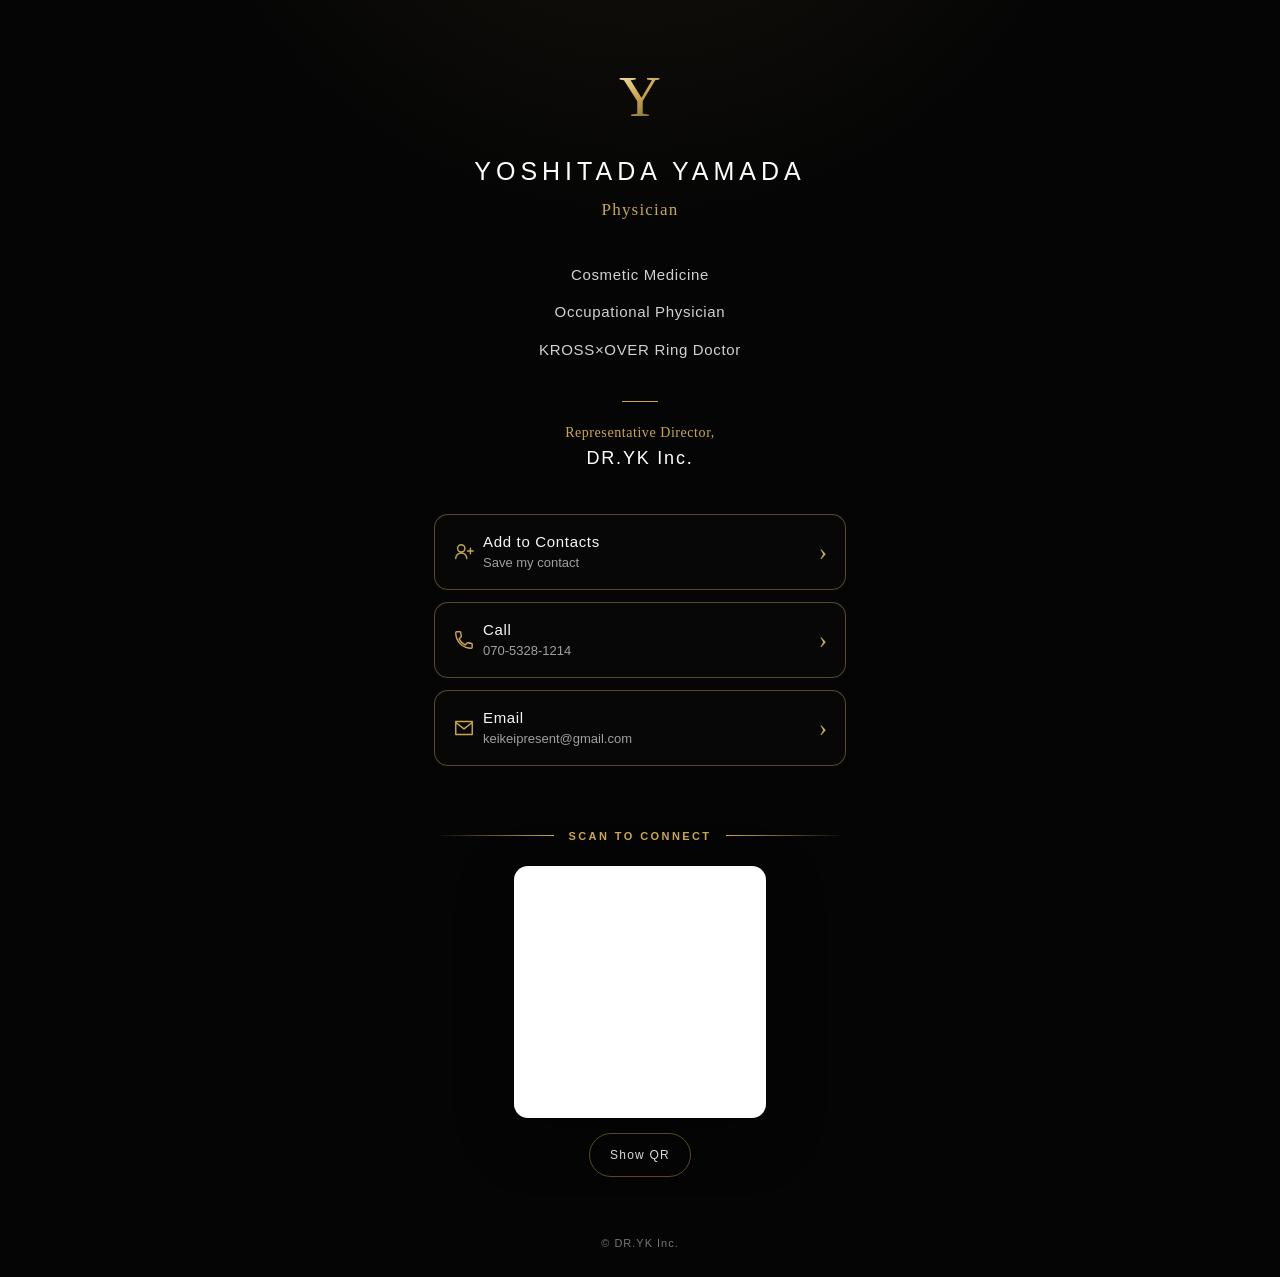
==== index.html @ 061c7654 "Publish digital business card" ====
<!doctype html>
<html lang="en">
<head>
  <meta charset="utf-8">
  <meta name="viewport" content="width=device-width, initial-scale=1, viewport-fit=cover">
  <title>YOSHITADA YAMADA | Physician</title>
  <meta name="description" content="Digital Business Card — YOSHITADA YAMADA, Physician, Cosmetic Medicine, Occupational Physician, KROSS×OVER Ring Doctor, Representative Director, DR.YK Inc.">
  <meta name="theme-color" content="#050505">
  <meta property="og:type" content="website">
  <meta property="og:title" content="YOSHITADA YAMADA | Physician">
  <meta property="og:description" content="Digital Business Card — YOSHITADA YAMADA, Physician, DR.YK Inc.">
  <link rel="icon" href="assets/favicon.svg" type="image/svg+xml">
  <link rel="stylesheet" href="style.css">
  <script src="config.js" defer></script>
  <script src="assets/qrcode.js" defer></script>
  <script src="script.js" defer></script>
</head>
<body>
  <main class="card-shell" data-page="card">
    <header class="identity reveal">
      <div class="monogram" aria-label="Y monogram">Y</div>
      <h1 data-config="name">YOSHITADA YAMADA</h1>
      <p class="title" data-config="title">Physician</p>
    </header>
    <section class="fields reveal" data-fields aria-label="Professional fields">
      <p>Cosmetic Medicine</p><p>Occupational Physician</p><p>KROSS×OVER Ring Doctor</p>
    </section>
    <section class="company reveal" aria-label="Company">
      <span class="gold-rule" aria-hidden="true"></span>
      <p class="company-role" data-config="companyRole">Representative Director,</p>
      <p class="company-name" data-config="company">DR.YK Inc.</p>
    </section>
    <nav class="actions reveal" aria-label="Contact actions">
      <a class="action" data-vcard href="contact.vcf" aria-label="Add YOSHITADA YAMADA to contacts">
        <svg viewBox="0 0 24 24" aria-hidden="true"><path d="M15 19a6 6 0 0 0-12 0M9 12a4 4 0 1 0 0-8 4 4 0 0 0 0 8M19 8v6M16 11h6"/></svg>
        <span><strong>Add to Contacts</strong><small>Save my contact</small></span><span class="arrow" aria-hidden="true">›</span>
      </a>
      <a class="action" data-link="phone" href="tel:07053281214" aria-label="Call 070-5328-1214">
        <svg viewBox="0 0 24 24" aria-hidden="true"><path d="M6.6 10.8a15.5 15.5 0 0 0 6.6 6.6l2.2-2.2a1 1 0 0 1 1-.24c1.1.36 2.28.54 3.5.54a1 1 0 0 1 1 1V20a1 1 0 0 1-1 1C10.57 21 3 13.43 3 4a1 1 0 0 1 1-1h3.5a1 1 0 0 1 1 1c0 1.23.18 2.4.54 3.5a1 1 0 0 1-.25 1.02L6.6 10.8Z"/></svg>
        <span><strong>Call</strong><small data-config="phone">070-5328-1214</small></span><span class="arrow" aria-hidden="true">›</span>
      </a>
      <a class="action" data-link="email" href="mailto:keikeipresent@gmail.com" aria-label="Email keikeipresent@gmail.com">
        <svg viewBox="0 0 24 24" aria-hidden="true"><path d="M3 5h18v14H3zM3 6l9 7 9-7"/></svg>
        <span><strong>Email</strong><small data-config="email">keikeipresent@gmail.com</small></span><span class="arrow" aria-hidden="true">›</span>
      </a>
    </nav>
    <section class="qr-section reveal" aria-labelledby="scan-heading">
      <div class="section-label"><span></span><h2 id="scan-heading">SCAN TO CONNECT</h2><span></span></div>
      <div class="qr-card"><div class="qr-code" data-qr></div></div>
      <a class="show-qr" href="qr.html" aria-label="Show QR code full screen">Show QR</a>
    </section>
    <footer>© <span data-config="company">DR.YK Inc.</span></footer>
  </main>
  <noscript><p class="noscript">JavaScript is required to display the QR code.</p></noscript>
</body>
</html>
---- style.css ----
:root{color-scheme:dark;--black:#050505;--white:#f5f5f5;--muted:#a0a0a0;--gold:#c9a84c;--line:rgba(201,168,76,.42)}
*{box-sizing:border-box}html{background:var(--black)}body{margin:0;min-width:320px;min-height:100vh;background:radial-gradient(circle at 50% -20%,#18150d 0,var(--black) 30rem);color:var(--white);font-family:-apple-system,BlinkMacSystemFont,"Segoe UI","Helvetica Neue",Arial,sans-serif;-webkit-font-smoothing:antialiased}a{color:inherit}
.card-shell,.qr-shell{width:min(100%,460px);min-height:100vh;margin:0 auto;padding:max(48px,env(safe-area-inset-top)) 24px max(28px,env(safe-area-inset-bottom))}.identity{text-align:center}.monogram{display:inline-block;margin-bottom:28px;background:linear-gradient(145deg,#f0dc9e 10%,var(--gold) 48%,#7e6628 88%);background-clip:text;color:transparent;font-family:Georgia,"Times New Roman",serif;font-size:58px;font-weight:400;line-height:1}
h1{margin:0;color:#fff;font-size:clamp(20px,5.6vw,25px);font-weight:500;letter-spacing:.2em;line-height:1.4}.title{margin:11px 0 0;color:var(--gold);font-family:Georgia,"Times New Roman",serif;font-size:17px;letter-spacing:.07em}
.fields{margin-top:43px;text-align:center}.fields p{margin:0 0 14px;color:#d1d1d1;font-size:15px;letter-spacing:.045em;line-height:1.55}.fields p:last-child{margin-bottom:0}.company{margin-top:40px;text-align:center}.gold-rule{display:block;width:36px;height:1px;margin:0 auto 23px;background:var(--gold)}.company-role{margin:0;color:var(--gold);font-family:Georgia,"Times New Roman",serif;font-size:14px;letter-spacing:.04em}.company-name{margin:7px 0 0;color:#fff;font-size:18px;font-weight:500;letter-spacing:.1em}
.actions{display:grid;gap:12px;margin-top:45px}.action{display:grid;grid-template-columns:30px 1fr auto;align-items:center;min-height:76px;padding:13px 18px;border:1px solid var(--line);border-radius:14px;background:rgba(8,8,8,.78);text-decoration:none;transition:background-color .18s ease,border-color .18s ease,transform .18s ease}.action:hover,.action:focus-visible{border-color:var(--gold);background:#11100d}.action:active{transform:translateY(1px);background:#17140d}.action:focus-visible,.show-qr:focus-visible{outline:2px solid #e4c86f;outline-offset:3px}.action svg{width:22px;height:22px;fill:none;stroke:var(--gold);stroke-width:1.55;stroke-linecap:round;stroke-linejoin:round}.action strong,.action small{display:block}.action strong{color:#f7f7f7;font-size:15px;font-weight:500;letter-spacing:.045em}.action small{overflow-wrap:anywhere;margin-top:5px;color:var(--muted);font-size:13px;line-height:1.25}.arrow{color:var(--gold);font-family:Georgia,serif;font-size:25px;font-weight:300}
.qr-section{margin-top:64px;text-align:center}.section-label{display:grid;grid-template-columns:1fr auto 1fr;align-items:center;gap:14px;margin-bottom:24px}.section-label span{height:1px;background:linear-gradient(90deg,transparent,var(--gold))}.section-label span:last-child{background:linear-gradient(90deg,var(--gold),transparent)}.section-label h2{margin:0;color:var(--gold);font-size:11px;font-weight:600;letter-spacing:.22em;white-space:nowrap}.qr-card{width:min(66vw,252px);margin:0 auto;padding:16px;border-radius:14px;background:#fff;box-shadow:0 18px 55px rgba(0,0,0,.34)}.qr-code{width:100%;aspect-ratio:1;background:#fff}.qr-code canvas{display:block;width:100%;height:100%;image-rendering:pixelated}.show-qr{display:inline-flex;align-items:center;justify-content:center;min-height:44px;margin-top:15px;padding:0 20px;border:1px solid var(--line);border-radius:999px;color:#d9d9d9;font-size:12px;letter-spacing:.1em;text-decoration:none}footer{margin-top:60px;color:#777;font-size:11px;letter-spacing:.09em;text-align:center}.noscript{padding:16px;color:#fff;text-align:center}
.qr-page{overflow:auto}.qr-shell{display:flex;flex-direction:column;justify-content:center;padding-top:max(30px,env(safe-area-inset-top));padding-bottom:max(30px,env(safe-area-inset-bottom))}.qr-shell .monogram{margin-bottom:18px;font-size:48px}.qr-shell h1{font-size:clamp(18px,5vw,23px)}.qr-shell .title{margin-top:7px}.qr-hero{margin-top:38px;text-align:center}.qr-card-large{width:min(72vw,330px);padding:clamp(15px,4vw,21px)}.qr-hero .section-label{margin:25px 0 0}
.reveal{animation:reveal .65s cubic-bezier(.22,.7,.35,1) both}.fields.reveal{animation-delay:.08s}.company.reveal{animation-delay:.14s}.actions.reveal,.qr-hero.reveal{animation-delay:.2s}.qr-section.reveal{animation-delay:.26s}@keyframes reveal{from{opacity:0;transform:translateY(8px)}to{opacity:1;transform:translateY(0)}}
@media(prefers-reduced-motion:reduce){*,*::before,*::after{scroll-behavior:auto!important;animation-duration:.01ms!important;animation-iteration-count:1!important;transition-duration:.01ms!important}}@media(max-width:360px){.card-shell{padding-inline:18px}h1{letter-spacing:.14em}.action{padding-inline:15px}}@media(min-width:700px){.card-shell{padding-top:68px}}
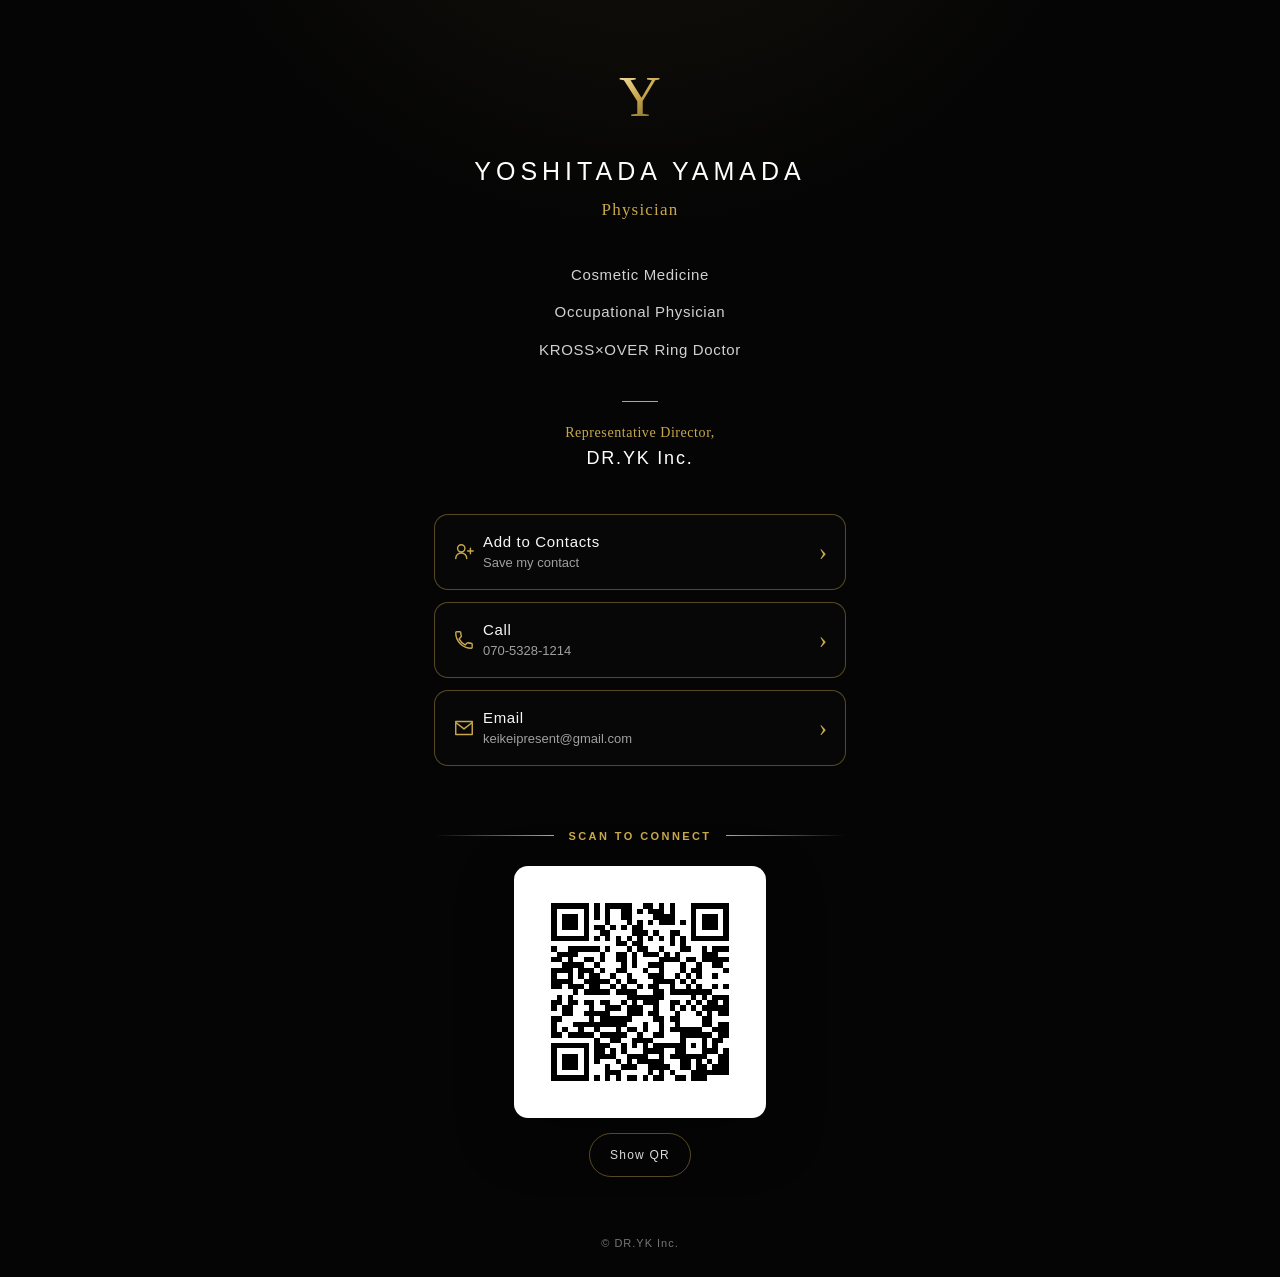
==== commit 9c25bb4b: "Refresh live URL configuration" ====
--- a/index.html
+++ b/index.html
@@ -11,7 +11,7 @@
   <meta property="og:description" content="Digital Business Card — YOSHITADA YAMADA, Physician, DR.YK Inc.">
   <link rel="icon" href="assets/favicon.svg" type="image/svg+xml">
   <link rel="stylesheet" href="style.css">
-  <script src="config.js" defer></script>
+  <script src="config.js?v=20260808" defer></script>
   <script src="assets/qrcode.js" defer></script>
   <script src="script.js" defer></script>
 </head>
